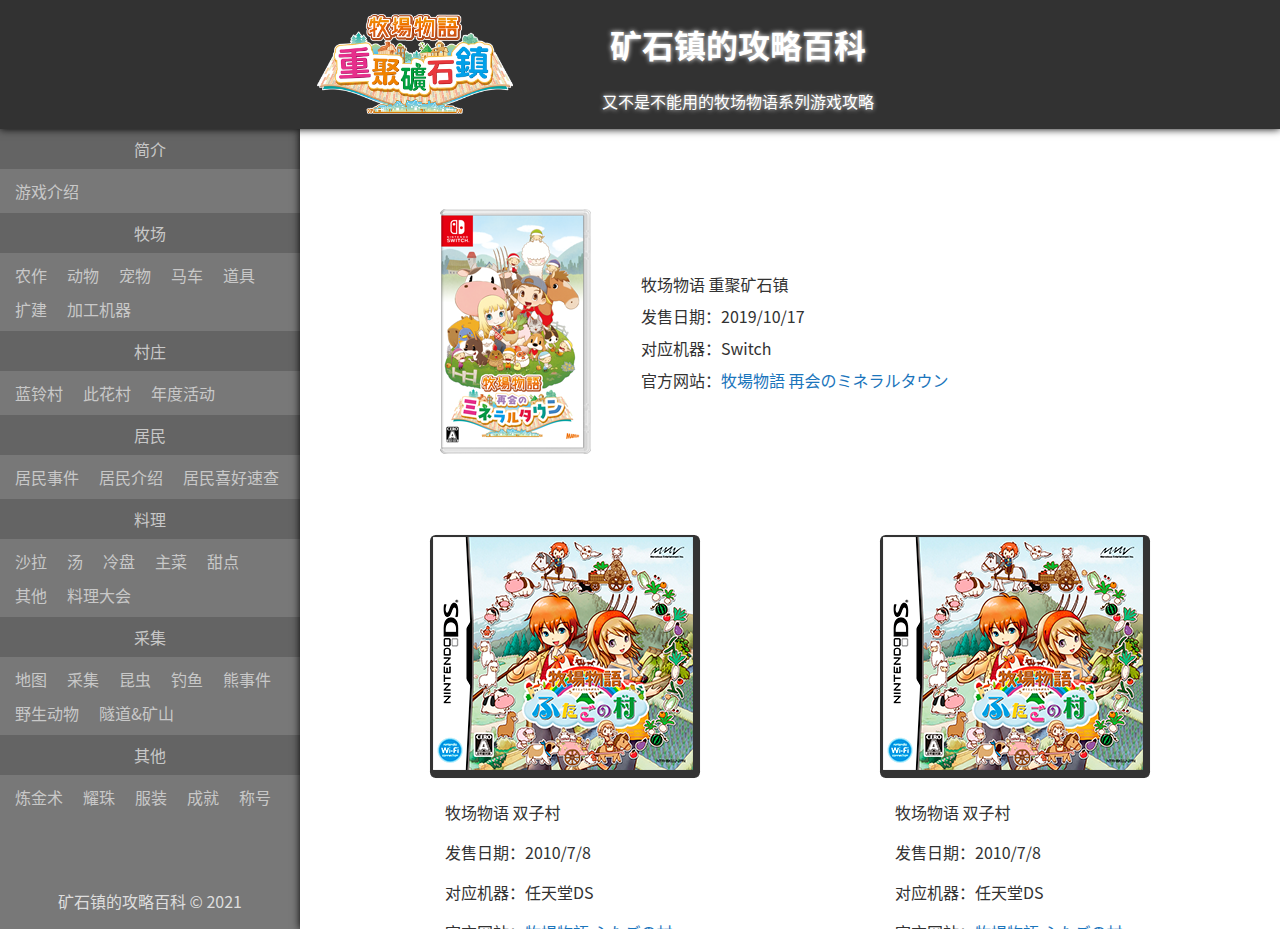
==== index.html @ 02020f68 "first" ====
<!DOCTYPE html>
<html lang="zh-cmn-Hans">

<head>
    <meta charset="UTF-8">
    <meta name="viewport" content="width=device-width, initial-scale=1.0, user-scalable=no">
    <meta http-equiv="X-UA-Compatible" content="ie=edge, chrome=1">
    <link rel="shortcut icon" href="favicon.ico" type="image/x-icon">
    <link rel="stylesheet" media="screen and (min-width:801px)" type="text/css" href="css/wiki.css" />
    <link rel="stylesheet" media="screen and (max-width:800px)" type="text/css" href="css/wiki_mobile.css" />
    <title>矿石镇的攻略百科</title>
</head>

<body>
    <div class="title">
        <img src="logo_saikai.png" class="logo">
        <div class="title_text">
            <h1>矿石镇的攻略百科</h1>
            <p class="slogan">又不是不能用的牧场物语系列游戏攻略</p>
        </div>
    </div>
    <div class="main">
        <div class="menu">
            <div class="sub" id="synopsis">简介</div>
            <div class="list" id="synopsis_list">
                <a href="style.html" class="list_link" target="home">游戏介绍</a>
            </div>
            <div class="sub" id="pasture">牧场</div>
            <div class="list" id="pasture_list">
                <a href="style.html" class="list_link" target="home">农作</a>
                <a href="style.html" class="list_link" target="home">动物</a>
                <a href="style.html" class="list_link" target="home">宠物</a>
                <a href="style.html" class="list_link" target="home">马车</a>
                <a href="style.html" class="list_link" target="home">道具</a>
                <a href="style.html" class="list_link" target="home">扩建</a>
                <a href="style.html" class="list_link" target="home">加工机器</a>
            </div>
            <div class="sub" id="village">村庄</div>
            <div class="list" id="village_list">
                <a href="style.html" class="list_link" target="home">蓝铃村</a>
                <a href="style.html" class="list_link" target="home">此花村</a>
                <a href="style.html" class="list_link" target="home">年度活动</a>
            </div>
            <div class="sub" id="residents">居民</div>
            <div class="list" id="residents_list">
                <a href="style.html" class="list_link" target="home">居民事件</a>
                <a href="style.html" class="list_link" target="home">居民介绍</a>
                <a href="style.html" class="list_link" target="home">居民喜好速查</a>
            </div>
            <div class="sub" id="cooking">料理</div>
            <div class="list" id="cooking_list">
                <a href="style.html" class="list_link" target="home">沙拉</a>
                <a href="style.html" class="list_link" target="home">汤</a>
                <a href="style.html" class="list_link" target="home">冷盘</a>
                <a href="style.html" class="list_link" target="home">主菜</a>
                <a href="style.html" class="list_link" target="home">甜点</a>
                <a href="style.html" class="list_link" target="home">其他</a>
                <a href="style.html" class="list_link" target="home">料理大会</a>
            </div>
            <div class="sub" id="collection">采集</div>
            <div class="list" id="collection_list">
                <a href="style.html" class="list_link" target="home">地图</a>
                <a href="style.html" class="list_link" target="home">采集</a>
                <a href="style.html" class="list_link" target="home">昆虫</a>
                <a href="style.html" class="list_link" target="home">钓鱼</a>
                <a href="style.html" class="list_link" target="home">熊事件</a>
                <a href="style.html" class="list_link" target="home">野生动物</a>
                <a href="style.html" class="list_link" target="home">隧道&矿山</a>
            </div>
            <div class="sub" id="other">其他</div>
            <div class="list" id="other_list">
                <a href="style.html" class="list_link" target="home">炼金术</a>
                <a href="style.html" class="list_link" target="home">耀珠</a>
                <a href="style.html" class="list_link" target="home">服装</a>
                <a href="style.html" class="list_link" target="home">成就</a>
                <a href="style.html" class="list_link" target="home">称号</a>
            </div>
            <div class="copy">
                <p class="copy"><a href="https://wiki.mineraltown.net/" class="copy">矿石镇的攻略百科</a> © 2021</p>
            </div>
        </div>
        <div class="frame">
            <iframe src="default.html" name="home" frameborder="0"></iframe>
        </div>
    </div>
    <div class="menu_mobile">
        <a href="mobile/life.html" target="home" class="button" id="life">
            <img src="ico/map-pin-2-line.svg" class="menu_logo">
            <div class="menu_name">牧场</div>
        </a>
        <a href="mobile/activity.html" target="home" class="button" id="activity">
            <img src="ico/user-line.svg" class="menu_logo">
            <div class="menu_name">居民</div>
        </a>
        <a href="mobile/towns.html" target="home" class="button" id="towns">
            <img src="ico/home-3-line.svg" class="menu_logo">
            <div class="menu_name">村庄</div>
        </a>
        <a href="mobile/food.html" target="home" class="button" id="food">
            <img src="ico/restaurant-2-line.svg" class="menu_logo">
            <div class="menu_name">料理</div>
        </a>
        <a href="mobile/other.html" target="home" class="button" id="other">
            <img src="ico/more-fill.svg" class="menu_logo">
            <div class="menu_name">其他</div>
        </a>
    </div>
</body>

</html>
---- css/wiki.css ----
@charset "utf-8";
/* CSS Document */

html {
    margin: 0;
    padding: 0;
    width: 100%;
    min-width: 1200px;
    height: 100%;
    color: rgb(50, 50, 50);
    font-family: "Noto Sans CJK SC", "Source Han Sans CN", "PingFangSC-Regular", "Microsoft YaHei", sans-serif;
}

body {
    margin: 0;
    padding: 0;
    width: 100%;
    height: 100%;
    display: flex;
    display: -webkit-flex;
    flex-flow: column nowrap;
    justify-content: flex-start;
    align-items: center;
}

a {
    color: rgb(27, 117, 188);
    text-decoration: none;
    transition: color 0.3s;
    -moz-transition: color 0.3s;
    -webkit-transition: color 0.3s;
    -o-transition: color 0.3s;
    -webkit-tap-highlight-color: rgba(0, 0, 0, 0);
}

a:hover {
    color: rgb(193, 39, 45);
}

a:active {
    color: rgb(240, 78, 77);
}

.title {
    z-index: 5;
    width: 100%;
    height: 130px;
    background-color: rgb(50, 50, 50);
    display: flex;
    display: -webkit-flex;
    flex-flow: row nowrap;
    justify-content: center;
    align-items: center;
    box-shadow: 0 0 8px rgb(0, 0, 0);
}

.logo {
    width: auto;
    height: 100px;
}

.title_text {
    width: 450px;
    text-align: center;
    color: rgb(255, 255, 255);
    text-shadow: 0 0 5px rgb(255, 255, 255);
}

.main {
    z-index: 4;
    width: 100%;
    height: calc(100% - 130px);
    min-height: 800px;
    display: flex;
    display: -webkit-flex;
    flex-flow: row nowrap;
    justify-content: flex-start;
    align-items: flex-start;
}

.menu {
    z-index: 1;
    width: 300px;
    height: 100%;
    background-color: rgb(120, 120, 120);
    display: flex;
    display: -webkit-flex;
    flex-flow: column nowrap;
    justify-content: flex-start;
    align-items: center;
}

.sub {
    width: 300px;
    height: 40px;
    line-height: 40px;
    text-align: center;
    color: rgb(200, 200, 200);
    background-color: rgb(100, 100, 100);
}

.list {
    width: 290px;
    padding: 5px;
    height: auto;
    background-color: rgb(120, 120, 120);
    display: flex;
    display: -webkit-flex;
    flex-flow: row wrap;
    justify-content: flex-start;
    align-items: center;
}

.list_link {
    padding: 5px 10px 5px 10px;
    line-height: 24px;
    text-align: center;
    color: rgb(200, 200, 200);
}

.list_link:hover {
    color: rgb(255, 255, 255);
}

div.copy {
    width: 100%;
    flex-grow: 1;
    position: relative;
}

p.copy {
    position: absolute;
    bottom: 0px;
    width: 100%;
    text-align: center;
    color: rgb(221, 221, 221);
}

a.copy {
    color: rgb(221, 221, 221);
}

a.copy:hover {
    color: rgb(255, 255, 255);
}

.frame {
    z-index: 3;
    width: auto;
    height: 100%;
    overflow: hidden;
    flex-grow: 1;
    box-shadow: 0 0 8px rgb(0, 0, 0);
    -webkit-overflow-scrolling: touch;
}

iframe {
    width: 100%;
    height: 100%;
}

.menu_mobile {
    display: none;
}

/* Default */

.default_html {
    min-width: 900px;
    height: auto;
}

.default_body {
    display: flex;
    display: -webkit-flex;
    flex-flow: column nowrap;
    justify-content: center;
    align-items: center;
}

.card {
    margin-top: 80px;
    width: 900px;
    height: auto;
    display: flex;
    display: -webkit-flex;
    flex-flow: row nowrap;
    justify-content: space-around;
    align-items: center;

}

.card_text {
    margin-left: 1em;
}

.card_game2 {
    width: 800px;
    padding-left: 100px;
    height:auto;
    display: flex;
    display: -webkit-flex;
    flex-flow: row nowrap;
    justify-content: flex-start;
    align-items: center;
}

.cover2 {
    width: auto;
}

.card_text2 {
    line-height: 1em;
    margin-left: 50px;
}

.introduce {
    background-color: rgb(240, 240, 240);
    width: 800px;
    height: auto;
    margin: 50px 0 30px 0;
    padding: 20px 50px 20px 50px;
}

.card_feedback {
    width: 900px;
    margin-bottom: 80px;
    display: flex;
    display: -webkit-flex;
    flex-flow: row nowrap;
    justify-content: center;
    align-items: center;
}

.qrcode {
    width: auto;
    height: auto;
}

div.feedback {
    margin-left: 80px;
}

p.feedback {
    margin-left: 1em;
    display: flex;
    display: -webkit-flex;
    flex-flow: row nowrap;
    justify-content: flex-start;
    align-items: center;
}

span.feedback {
    margin-left: 1em;
}
---- css/wiki_mobile.css ----
@charset "utf-8";
/* CSS Document */

html {
    margin: 0;
    padding: 0;
    width: 100%;
    height: 100%;
    color: rgb(50, 50, 50);
    font-family: "Noto Sans CJK SC", "Source Han Sans CN", "PingFangSC-Regular", "Microsoft YaHei", sans-serif;
}

body {
    margin: 0;
    padding: 0;
    width: 100%;
    height: 100%;
    font-size: 0.8em;
}

a {
    color: rgb(27, 117, 188);
    text-decoration: none;
    -webkit-tap-highlight-color: rgba(0, 0, 0, 0);
}

a:hover {
    color: rgb(193, 39, 45);
}

a:active {
    color: rgb(240, 78, 77);
}

.title {
    z-index: 10;
    position: fixed;
    top: 0;
    width: 100%;
    height: 3.5em;
    background-color: rgb(255, 255, 255);
    box-shadow: 0 0 2px rgb(100, 100, 100);
}

.logo {
    display: none;
}

.title_text {
    text-align: center;
}

h1 {
    font-size: 1.5em;
    line-height: 1em;
    color: rgb(85, 85, 85);
    font-weight: normal;
}

.slogan {
    display: none;
}

.main {
    z-index: 1;
    position: fixed;
    top: 3.5em;
    bottom: 5em;
    width: 100%;
    height: auto;
}

.menu {
    display: none;
}

iframe {
    width: 100%;
    height: 100%;
}

.frame {
    overflow: auto;
    -webkit-overflow-scrolling: touch;
    width: 100%;
    height: 100%;
}

.menu_mobile {
    z-index: 10;
    position: fixed;
    bottom: 0;
    width: 100%;
    height: 5em;
    background-color: rgb(255, 255, 255);
    box-shadow: 0 0 2px rgb(100, 100, 100);
    display: flex;
    display: -webkit-flex;
    flex-flow: row nowrap;
    justify-content: center;
    align-items: center;
}

.button {
    width: 20%;
    max-width: 7em;
    height: 5em;
    display: flex;
    display: -webkit-flex;
    flex-flow: column nowrap;
    justify-content: center;
    align-items: center;
}

.menu_logo {
    width: auto;
    height: auto;
    text-align: center;
}

.menu_name {
    width: auto;
    height: 1.5em;
    line-height: 1.5em;
    margin-top: 0.3em;
    text-align: center;
    color: rgb(85, 85, 85);
}

/* Default */

.card {
    padding: 0.5em 1em 0.5em 1em;
}

.card_game {
    width: auto;
    height:auto;
    display: flex;
    display: -webkit-flex;
    flex-flow: row nowrap;
    justify-content: center;
    align-items: center;
    margin-top: 2em;
    margin-bottom: 2em;
}

.cover {
    width: 10em;
}

.card_text {
    line-height: 1em;
    margin-left: 2em;
}

.card_game2 {
    width: auto;
    height:auto;
    display: flex;
    display: -webkit-flex;
    flex-flow: row nowrap;
    justify-content: center;
    align-items: center;
    margin-top: 2em;
    margin-bottom: 2em;
}

.cover2 {
    width: 10em;
}

.card_text2 {
    line-height: 1em;
    margin-left: 2em;
}

.introduce {
    background-color: rgb(240, 240, 240);
    padding: 1em 2em 1em 2em;
}

.card_feedback {
    padding: 1em;
    display: flex;
    display: -webkit-flex;
    flex-flow: row wrap;
    justify-content: center;
    align-items: center;
}

.qrcode {
    width: 15em;
}
div.feedback {
    margin-left: 1em;
    padding-right: 1em;
}
p.feedback {
    margin-left: 1em;
    display: flex;
    display: -webkit-flex;
    flex-flow: row nowrap;
    justify-content: flex-start;
    align-items: center;
}

span.feedback {
    margin-left: 1em;
}
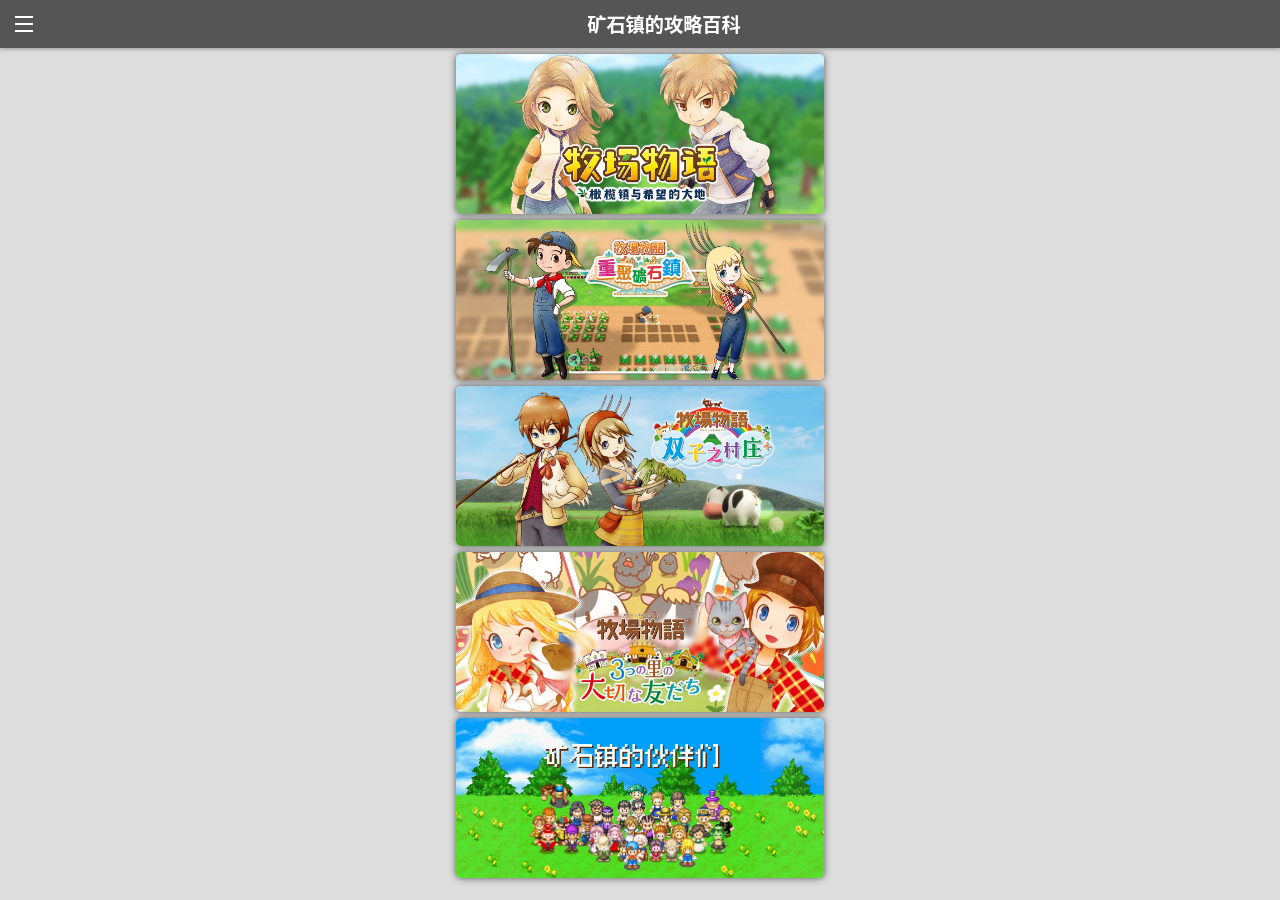
==== commit c0d331d0: "有了一个侧滑菜单的百科" ====
--- a/index.html
+++ b/index.html
@@ -4,106 +4,83 @@
 <head>
     <meta charset="UTF-8">
     <meta name="viewport" content="width=device-width, initial-scale=1.0, user-scalable=no">
-    <meta http-equiv="X-UA-Compatible" content="ie=edge, chrome=1">
-    <link rel="shortcut icon" href="favicon.ico" type="image/x-icon">
-    <link rel="stylesheet" media="screen and (min-width:801px)" type="text/css" href="css/wiki.css" />
-    <link rel="stylesheet" media="screen and (max-width:800px)" type="text/css" href="css/wiki_mobile.css" />
-    <title>矿石镇的攻略百科</title>
+    <meta http-equiv="X-UA-Compatible" content="ie=edge,chrome=1">
+    <link rel="stylesheet" href="css/main.css" type="text/css">
+    <link rel="apple-touch-icon" sizes="180x180" href="favicon/apple-touch-icon.png">
+    <link rel="icon" type="image/png" sizes="32x32" href="favicon/favicon-32x32.png">
+    <link rel="icon" type="image/png" sizes="16x16" href="favicon/favicon-16x16.png">
+    <link rel="manifest" href="favicon/site.webmanifest">
+    <link rel="mask-icon" href="favicon/safari-pinned-tab.svg" color="#5bbad5">
+    <link rel="shortcut icon" href="favicon/favicon.ico">
+    <meta name="apple-mobile-web-app-title" content="矿石镇的攻略百科">
+    <meta name="application-name" content="矿石镇的攻略百科">
+    <meta name="msapplication-TileColor" content="#999999">
+    <meta name="msapplication-config" content="favicon/browserconfig.xml">
+    <meta name="theme-color" content="#ffffff">
+    <title>矿石镇的攻略百科 开发版</title>
+    <meta name="description" content="将荒芜的庄园变成繁盛的牧场，是我的梦想！">
+    <meta name="keywords" content="牧场物语,矿石镇的攻略百科,牧場物語,攻略,">
+    <script type="text/javascript" src="js/EventUtil.js"></script>
+    <script type="text/javascript" src="js/Sidenav.js"></script>
+    <script type="text/javascript" src="js/keepiframe.js"></script>
+    <!-- Global site tag (gtag.js) - Google Analytics -->
+    <script async src="https://www.googletagmanager.com/gtag/js?id=G-T9JX4C52TL"></script>
+    <script>
+        window.dataLayer = window.dataLayer || [];
+
+        function gtag() {
+            dataLayer.push(arguments);
+        }
+        gtag('js', new Date());
+
+        gtag('config', 'G-T9JX4C52TL');
+    </script>
 </head>
 
 <body>
     <div class="title">
-        <img src="logo_saikai.png" class="logo">
-        <div class="title_text">
-            <h1>矿石镇的攻略百科</h1>
-            <p class="slogan">又不是不能用的牧场物语系列游戏攻略</p>
-        </div>
+        <div class="openNav" onclick="openNav()"><img src="svg/menu-fill.svg"></div>
+        <h1 id='title'>矿石镇的攻略百科</h1>
     </div>
     <div class="main">
+        <iframe src="default.html" name="iframe" frameborder="0" id='iframe' onLoad="keep()"></iframe>
+    </div>
+    <div class="glass" id="glass"></div>
+    <div id="sidenav" class="sidenav">
         <div class="menu">
-            <div class="sub" id="synopsis">简介</div>
-            <div class="list" id="synopsis_list">
-                <a href="style.html" class="list_link" target="home">游戏介绍</a>
+            <a href="default.html" target="iframe" onclick="closeNav('wiki')">
+                <div class="info">
+                    <div class="faces"><img src="favicon/apple-touch-icon.png" width="100%"></div>
+                    <div class="name">
+                        <span>矿石镇的攻略百科</span>
+                        <br>
+                        <span class="powered">Powered by Mineral Town</span></div>
+                </div>
+            </a>
+            <div class="sub" id="guide" onclick="openList('guide')">
+                <img src="svg/book-2-line.svg">
+                <span class="left2em">牧场攻略</span>
+                <img class="arrow" id="guide_arrow" src="svg/arrow-right-s-fill.svg">
             </div>
-            <div class="sub" id="pasture">牧场</div>
-            <div class="list" id="pasture_list">
-                <a href="style.html" class="list_link" target="home">农作</a>
-                <a href="style.html" class="list_link" target="home">动物</a>
-                <a href="style.html" class="list_link" target="home">宠物</a>
-                <a href="style.html" class="list_link" target="home">马车</a>
-                <a href="style.html" class="list_link" target="home">道具</a>
-                <a href="style.html" class="list_link" target="home">扩建</a>
-                <a href="style.html" class="list_link" target="home">加工机器</a>
-            </div>
-            <div class="sub" id="village">村庄</div>
-            <div class="list" id="village_list">
-                <a href="style.html" class="list_link" target="home">蓝铃村</a>
-                <a href="style.html" class="list_link" target="home">此花村</a>
-                <a href="style.html" class="list_link" target="home">年度活动</a>
-            </div>
-            <div class="sub" id="residents">居民</div>
-            <div class="list" id="residents_list">
-                <a href="style.html" class="list_link" target="home">居民事件</a>
-                <a href="style.html" class="list_link" target="home">居民介绍</a>
-                <a href="style.html" class="list_link" target="home">居民喜好速查</a>
-            </div>
-            <div class="sub" id="cooking">料理</div>
-            <div class="list" id="cooking_list">
-                <a href="style.html" class="list_link" target="home">沙拉</a>
-                <a href="style.html" class="list_link" target="home">汤</a>
-                <a href="style.html" class="list_link" target="home">冷盘</a>
-                <a href="style.html" class="list_link" target="home">主菜</a>
-                <a href="style.html" class="list_link" target="home">甜点</a>
-                <a href="style.html" class="list_link" target="home">其他</a>
-                <a href="style.html" class="list_link" target="home">料理大会</a>
-            </div>
-            <div class="sub" id="collection">采集</div>
-            <div class="list" id="collection_list">
-                <a href="style.html" class="list_link" target="home">地图</a>
-                <a href="style.html" class="list_link" target="home">采集</a>
-                <a href="style.html" class="list_link" target="home">昆虫</a>
-                <a href="style.html" class="list_link" target="home">钓鱼</a>
-                <a href="style.html" class="list_link" target="home">熊事件</a>
-                <a href="style.html" class="list_link" target="home">野生动物</a>
-                <a href="style.html" class="list_link" target="home">隧道&矿山</a>
-            </div>
-            <div class="sub" id="other">其他</div>
-            <div class="list" id="other_list">
-                <a href="style.html" class="list_link" target="home">炼金术</a>
-                <a href="style.html" class="list_link" target="home">耀珠</a>
-                <a href="style.html" class="list_link" target="home">服装</a>
-                <a href="style.html" class="list_link" target="home">成就</a>
-                <a href="style.html" class="list_link" target="home">称号</a>
-            </div>
-            <div class="copy">
-                <p class="copy"><a href="https://wiki.mineraltown.net/" class="copy">矿石镇的攻略百科</a> © 2021</p>
+            <div class="second" id="guide_option">
+                <a href="https://wiki.mineraltown.net/olive" target="iframe" onclick="closeNav('olive')">
+                    <div class="option">橄榄镇与希望的大地<img class="arrow" src="svg/arrow-drop-right-line.svg"></div>
+                </a>
+                <a href="https://wiki.mineraltown.net/saikai" target="iframe" onclick="closeNav('saikai')">
+                    <div class="option">重聚矿石镇<img class="arrow" src="svg/arrow-drop-right-line.svg"></div>
+                </a>
+                <a href="https://wiki.mineraltown.net/twotowns" target="iframe" onclick="closeNav('twotowns')">
+                    <div class="option">双子村<img class="arrow" src="svg/arrow-drop-right-line.svg"></div>
+                </a>
+                <a href="https://wiki.mineraltown.net/trio" target="iframe" onclick="closeNav('trio')">
+                    <div class="option">三个村庄的珍贵朋友<img class="arrow" src="svg/arrow-drop-right-line.svg"></div>
+                </a>
+                <a href="https://wiki.mineraltown.net/mineraltown" target="iframe" onclick="closeNav('mineraltown')">
+                    <div class="option">矿石镇的伙伴们<img class="arrow" src="svg/arrow-drop-right-line.svg"></div>
+                </a>
             </div>
         </div>
-        <div class="frame">
-            <iframe src="default.html" name="home" frameborder="0"></iframe>
-        </div>
-    </div>
-    <div class="menu_mobile">
-        <a href="mobile/life.html" target="home" class="button" id="life">
-            <img src="ico/map-pin-2-line.svg" class="menu_logo">
-            <div class="menu_name">牧场</div>
-        </a>
-        <a href="mobile/activity.html" target="home" class="button" id="activity">
-            <img src="ico/user-line.svg" class="menu_logo">
-            <div class="menu_name">居民</div>
-        </a>
-        <a href="mobile/towns.html" target="home" class="button" id="towns">
-            <img src="ico/home-3-line.svg" class="menu_logo">
-            <div class="menu_name">村庄</div>
-        </a>
-        <a href="mobile/food.html" target="home" class="button" id="food">
-            <img src="ico/restaurant-2-line.svg" class="menu_logo">
-            <div class="menu_name">料理</div>
-        </a>
-        <a href="mobile/other.html" target="home" class="button" id="other">
-            <img src="ico/more-fill.svg" class="menu_logo">
-            <div class="menu_name">其他</div>
-        </a>
+        <div class="close" onclick="closeNav()"></div>
     </div>
 </body>
 
--- a/css/main.css
+++ b/css/main.css
@@ -0,0 +1,210 @@
+@charset "utf-8";
+/* CSS Document */
+
+html {
+    width: 100%;
+    height: 100%;
+    font-family: "Noto Sans CJK SC", "Source Han Sans CN", "PingFangSC-Regular", "Microsoft YaHei", sans-serif;
+    color: #333333;
+}
+
+body {
+    margin: 0;
+    padding: 0;
+    width: 100%;
+    height: 100%;
+}
+
+a {
+    -webkit-tap-highlight-color: rgba(0, 0, 0, 0);
+    text-decoration: none;
+}
+
+h1 {
+    margin: 0;
+    padding: 0;
+    width: auto;
+    height: 2em;
+    line-height: 2em;
+    font-size: 1.2em;
+    text-align: center;
+    flex-grow: 1;
+}
+
+#book_open {
+    display: none;
+}
+
+.title {
+    position: fixed;
+    width: 100%;
+    height: 3em;
+    top: 0;
+    color: white;
+    background-color: #555555;
+    box-shadow: 0 0 5px #777;
+    display: flex;
+    display: -webkit-flex;
+    flex-flow: row nowrap;
+    justify-content: flex-start;
+    align-items: center;
+    z-index: 2;
+}
+
+.openNav {
+    width: 3em;
+    height: 3em;
+    display: flex;
+    display: -webkit-flex;
+    flex-flow: row nowrap;
+    justify-content: center;
+    align-items: center;
+}
+
+.main {
+    width: 100%;
+    height: 100%;
+    display: flex;
+    display: -webkit-flex;
+    flex-flow: column nowrap;
+    justify-content: flex-start;
+    align-items: center;
+    align-content: flex-start;
+    z-index: 1;
+}
+
+iframe {
+    width: 100%;
+    height: 100%;
+}
+
+.glass {
+    display: none;
+    height: 100%;
+    width: 100%;
+    position: fixed;
+    top: 0;
+    left: 0;
+    z-index: 3;
+    background-color: rgba(0, 0, 0, 0.3);
+    backdrop-filter: blur(5px);
+}
+
+.sidenav {
+    height: 100%;
+    width: 100%;
+    position: fixed;
+    top: 0;
+    left: -100%;
+    z-index: 4;
+    overflow-x: hidden;
+    transition: 0.5s;
+    display: flex;
+    display: -webkit-flex;
+    flex-flow: row nowrap;
+    justify-content: flex-start;
+    align-items: flex-start;
+    align-content: flex-start;
+}
+
+.menu {
+    width: 17em;
+    height: 100%;
+    background-color: #333;
+    box-shadow: 0 0 5px #555555;
+}
+
+.close {
+    width: calc(100% - 17em);
+    height: 100%;
+}
+
+.info {
+    width: 100%;
+    height: 8em;
+    color: #ddd;
+    display: flex;
+    display: -webkit-flex;
+    flex-flow: row nowrap;
+    justify-content: flex-start;
+    align-items: center;
+    align-content: center;
+}
+
+.faces {
+    min-width: 3.5em;
+    width: 3.5em;
+    height: 3.5em;
+    margin-left: 1em;
+    overflow: hidden;
+    border-radius: 50%;
+}
+
+.name {
+    width: auto;
+    padding-left: 1em;
+    padding-top: 2em;
+    height: 5em;
+    overflow: hidden;
+    white-space: nowrap;
+}
+
+.powered {
+    font-size: 0.7em;
+}
+
+.sub {
+    position: relative;
+    width: calc(100% - 2em);
+    height: 3em;
+    line-height: 3em;
+    padding-left: 2em;
+    color: #ddd;
+    display: flex;
+    display: -webkit-flex;
+    flex-flow: row nowrap;
+    justify-content: flex-start;
+    align-items: center;
+    align-content: center;
+}
+
+.sub:active {
+    background-color: #222;
+}
+
+.left2em {
+    padding-left: 1em;
+}
+
+.arrow {
+    position: absolute;
+    right: 1em;
+}
+
+.second {
+    overflow: hidden;
+    height: 0;
+    background-color: #333;
+    transition: height 0.5s;
+}
+
+.option {
+    position: relative;
+    width: calc(100% - 3em);
+    height: 3em;
+    line-height: 3em;
+    padding-left: 3em;
+    font-size: 0.8em;
+    transition: 0.5s;
+    color: #ddd;
+    display: flex;
+    display: -webkit-flex;
+    flex-flow: row nowrap;
+    justify-content: flex-start;
+    align-items: center;
+    align-content: center;
+}
+
+.option:active {
+    background-color: #222;
+}